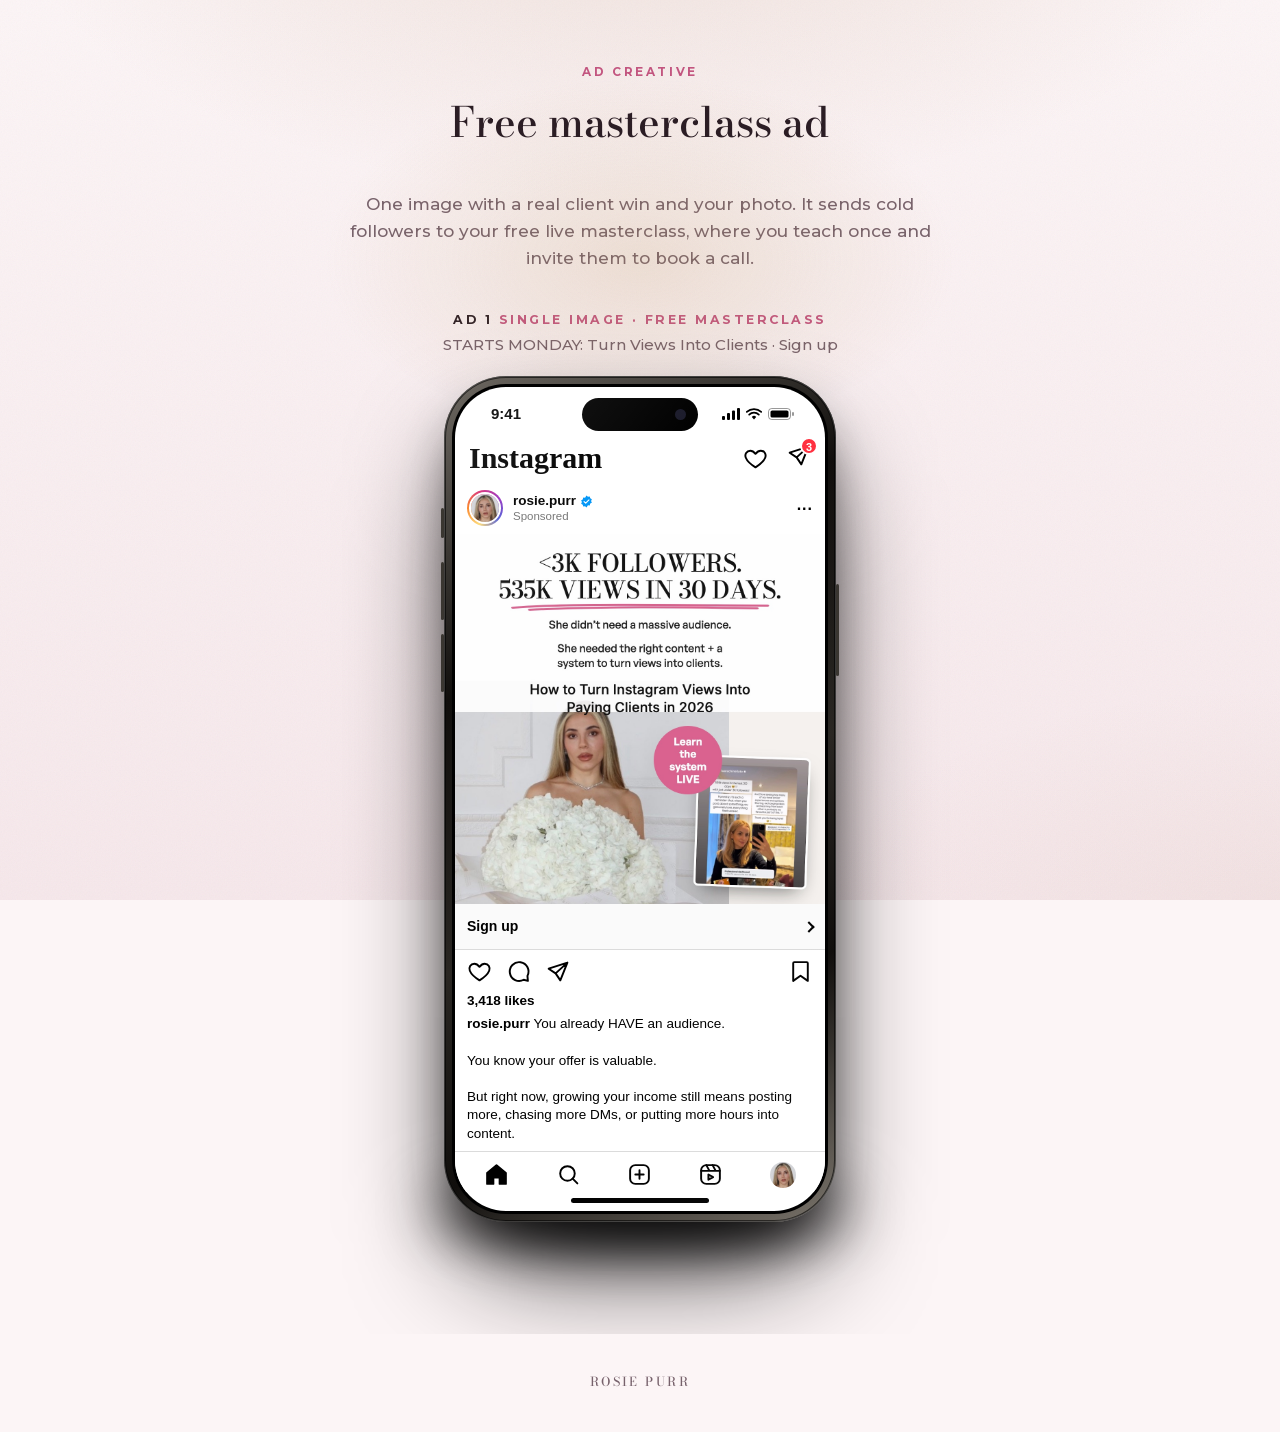
==== ad-masterclass/index.html @ 89acb1a9 "Rosie: Camila-style free audit page, three ads from proven references, side-by-side hub Co-Authored-" ====
<!doctype html>
<html lang="en">
<head>
  <meta charset="utf-8" />
  <meta name="viewport" content="width=device-width, initial-scale=1" />
  <title>Free masterclass ad &middot; Rosie Purr</title>
  <meta name="robots" content="noindex" />
  <script>document.documentElement.className += " js";</script>
  <link rel="icon" href="../assets/img/favicon.png" type="image/png" />
  <link rel="stylesheet" href="../assets/vsl.css" />
  <link rel="stylesheet" href="../assets/brand.css" />
  <link rel="stylesheet" href="../assets/phone.css" />
  <style>
    .post-media--car.sq{aspect-ratio:1/1}
    .ads{display:grid;gap:clamp(56px,8vh,90px);padding-bottom:40px}
    .ad__lab{text-align:center;font:700 .78rem var(--sans);letter-spacing:.2em;text-transform:uppercase;color:var(--accent-text);margin:0 0 6px}
    .ad__lab b{color:var(--ink)}
    .ad__head{text-align:center;color:var(--muted);margin:0 0 18px;font-size:.95rem}
    .ads-intro{max-width:620px;margin:0 auto 40px;text-align:center;color:var(--muted);line-height:1.6;padding:0 16px}
    .caption{white-space:normal}
  </style>
<script data-topfix>try{if("scrollRestoration" in history)history.scrollRestoration="manual"}catch(e){}addEventListener("load",function(){if(!location.hash){scrollTo(0,0);setTimeout(function(){scrollTo(0,0)},50)}});</script>
</head>
<body>
  <main class="page">
    <section class="sa">
      <div class="sa__glow" aria-hidden="true"></div>
      <div class="sa__intro">
        <p class="eyebrow reveal">Ad creative</p>
        <h1 class="sa__title reveal" style="--i:1">Free masterclass ad</h1>
      </div>
      <p class="ads-intro reveal">One image with a real client win and your photo. It sends cold followers to your free live masterclass, where you teach once and invite them to book a call.</p>
      <div class="ads">
      <div class="ad reveal">
        <p class="ad__lab"><b>Ad 1</b> Single image &middot; free masterclass</p><p class="ad__head">STARTS MONDAY: Turn Views Into Clients &middot; Sign up</p>
        <div class="stage"><div class="phone-wrap rv">
          <div class="iphone">
            <span class="btn-side l" style="top:132px;height:30px"></span><span class="btn-side l" style="top:186px;height:58px"></span><span class="btn-side l" style="top:258px;height:58px"></span><span class="btn-side r" style="top:208px;height:92px"></span>
            <div class="screen">
              <div class="status"><span>9:41</span><span class="island"></span><span class="ic"><svg viewBox="0 0 18 12"><rect x="0" y="8" width="3" height="4" rx="1" fill="#000"/><rect x="5" y="5" width="3" height="7" rx="1" fill="#000"/><rect x="10" y="2.5" width="3" height="9.5" rx="1" fill="#000"/><rect x="15" y="0" width="3" height="12" rx="1" fill="#000"/></svg><svg viewBox="0 0 16 12"><path d="M8 11.5l2.2-2.6a3.2 3.2 0 0 0-4.4 0z" fill="#000"/><path d="M3.2 6.6a6.8 6.8 0 0 1 9.6 0" stroke="#000" stroke-width="1.8" fill="none" stroke-linecap="round"/><path d="M.8 3.9a10.5 10.5 0 0 1 14.4 0" stroke="#000" stroke-width="1.8" fill="none" stroke-linecap="round"/></svg><svg viewBox="0 0 27 12"><rect x=".5" y=".5" width="22" height="11" rx="3.2" fill="none" stroke="#000" opacity=".4"/><rect x="2.5" y="2.5" width="18" height="7" rx="1.6" fill="#000"/><rect x="24" y="4" width="2" height="4" rx="1" fill="#000" opacity=".4"/></svg></span></div>
              <div class="ig-top"><span class="ig-logo">Instagram</span><span class="ic"><svg viewBox="0 0 24 24"><path d="M12 20.5s-7.5-4.6-9.3-9.2C1.4 8 3.4 4.5 7 4.5c2.1 0 3.6 1.2 5 3 1.4-1.8 2.9-3 5-3 3.6 0 5.6 3.5 4.3 6.8-1.8 4.6-9.3 9.2-9.3 9.2z"/></svg><span style="position:relative"><svg viewBox="0 0 24 24"><path d="M21.5 3.5L10.2 13.8M21.5 3.5l-6.8 17-4.5-6.7-6.7-4.5z"/></svg><span class="ig-badge">3</span></span></span></div>
              <div class="feed">
                <div class="post-head"><span class="avatar-ring"><img src="../assets/img/pfp.jpg" alt="" /></span><span class="who"><b>rosie.purr <svg class="verified" viewBox="0 0 24 24"><path fill="#0095F6" d="M12 1l2.6 2.2 3.4-.4.9 3.3 3 1.7-1.4 3.2 1.4 3.2-3 1.7-.9 3.3-3.4-.4L12 23l-2.6-2.2-3.4.4-.9-3.3-3-1.7L3.5 13 2.1 9.8l3-1.7.9-3.3 3.4.4z"/><path d="M7.5 12.2l3 3 6-6" stroke="#fff" stroke-width="2" fill="none" stroke-linecap="round" stroke-linejoin="round"/></svg></b><small>Sponsored</small></span><span class="dots3">&middot;&middot;&middot;</span></div>
                <div class="post-media"><img src="../assets/img/ads2/m1.jpg?v=1" alt="Ad image" /></div><a class="cta-strip" href="#"><span>Sign up</span><i></i></a><div class="actions"><svg viewBox="0 0 24 24"><path d="M12 20.5s-7.5-4.6-9.3-9.2C1.4 8 3.4 4.5 7 4.5c2.1 0 3.6 1.2 5 3 1.4-1.8 2.9-3 5-3 3.6 0 5.6 3.5 4.3 6.8-1.8 4.6-9.3 9.2-9.3 9.2z"/></svg><svg viewBox="0 0 24 24"><path d="M20.6 16.2A9 9 0 1 0 17 19.9L21 21z"/></svg><svg viewBox="0 0 24 24"><path d="M21.5 3.5L10.2 13.8M21.5 3.5l-6.8 17-4.5-6.7-6.7-4.5z"/></svg><span class="spacer"></span><svg viewBox="0 0 24 24"><path d="M19 21l-7-5-7 5V4a1 1 0 0 1 1-1h12a1 1 0 0 1 1 1z"/></svg></div>
                <p class="likes">3,418 likes</p>
                <p class="caption"><b>rosie.purr</b> You already HAVE an audience.<br><br>You know your offer is valuable.<br><br>But right now, growing your income still means posting more, chasing more DMs, or putting more hours into content.<br><br>And you&rsquo;re ready for that to change.<br><br>That&rsquo;s exactly where Luara was.<br><br>She was already posting, but her content wasn&rsquo;t bringing in the clients she knew it could. She didn&rsquo;t need thousands of followers or one lucky viral Reel. She needed the right content + a better system for turning views into clients.<br><br>After making those changes, Luara hit 535K views in 30 days, with just under 3K followers.<br><br>Inside my FREE live masterclass, How to Turn Instagram Views Into Paying Clients in 2026, I&rsquo;ll show you how to:<br><br>&rarr; Build a profile that tells a buyer in five seconds why you<br>&rarr; Post content that reaches buyers, not random views<br>&rarr; Start DM conversations without sounding salesy<br>&rarr; Build a simple system that turns warm followers into paying clients<br><br>So instead of asking, &ldquo;How can I possibly post more?&rdquo; you can start building a business where more clients don&rsquo;t require more content.<br><br>I&rsquo;ll break down my method step by step, and you can bring your questions and ask me LIVE.<br><br>Ready to turn your views into clients?<br><br>Save your seat now.</p>
                <p class="comments">View all 128 comments</p>
                <p class="stamp">2 hours ago</p>
              </div>
              <div class="tabbar"><svg viewBox="0 0 24 24"><path d="M3 10.5L12 3l9 7.5V21h-6v-6H9v6H3z" fill="#000"/></svg><svg viewBox="0 0 24 24"><circle cx="11" cy="11" r="7"/><path d="M20.5 20.5l-4.5-4.5"/></svg><svg viewBox="0 0 24 24"><rect x="3" y="3" width="18" height="18" rx="5"/><path d="M12 8v8M8 12h8"/></svg><svg viewBox="0 0 24 24"><rect x="3" y="3" width="18" height="18" rx="5"/><path d="M3 8.5h18M8 3l3 5.5M14 3l3 5.5M10 12v5l4.5-2.5z"/></svg><img class="me" src="../assets/img/pfp.jpg" alt="" /></div>
              <div class="homebar"></div>
            </div>
          </div>
          
        </div>
      </div>
      
        </div></div>
      </div>
      </div>
      
    </section>
  </main>
  <footer class="brandfoot"><div class="brand"><span class="brand__word">Rosie Purr</span></div></footer>
  <script src="../assets/vsl.js"></script>
  <script>
document.querySelectorAll(".post-media--car").forEach(function(m){var t=m.querySelector(".ctrack"),p=m.querySelector(".prev"),n=m.querySelector(".next"),c=m.querySelector(".ccur"),w=m.closest(".phone-wrap"),d=w.querySelectorAll(".cdots span"),N=t.children.length;
function cur(){return Math.round(t.scrollLeft/t.clientWidth);}
function upd(){var i=cur();c.textContent=i+1;p.disabled=i===0;n.disabled=i===N-1;d.forEach(function(s,k){s.classList.toggle("on",k===i)});if(i>0)w.classList.add("swiped");}
function go(i){t.scrollTo({left:Math.max(0,Math.min(N-1,i))*t.clientWidth,behavior:"smooth"});}
p.onclick=function(){go(cur()-1)};n.onclick=function(){go(cur()+1)};t.addEventListener("scroll",function(){requestAnimationFrame(upd)});
var down=false,sx=0,sl=0;t.addEventListener("pointerdown",function(e){if(e.pointerType!=="mouse")return;down=true;sx=e.clientX;sl=t.scrollLeft;t.style.scrollSnapType="none";});
window.addEventListener("pointermove",function(e){if(down)t.scrollLeft=sl-(e.clientX-sx);});
window.addEventListener("pointerup",function(){if(!down)return;down=false;t.style.scrollSnapType="";var i=Math.round(t.scrollLeft/t.clientWidth);go(i);});});
document.querySelectorAll(".cta-strip").forEach(function(a){a.addEventListener("click",function(e){e.preventDefault()})});
  </script>
</body>
</html>
---- assets/vsl.css ----
/* =========================================================================
   Revenue & Identity · funnel base (system B) · shared by vsl/, thank-you/,
   offer/ and the specimen doc pages. Tokens live in assets/brand.css.
   Canvas: one continuous page-level gradient (no section seams), a low red
   bloom behind the hero, fine grain.
   ========================================================================= */
* { margin: 0; padding: 0; box-sizing: border-box; }
html { min-height: 100%; background: var(--bg); }
body { min-height: 100svh; background: transparent; color: var(--ink); -webkit-font-smoothing: antialiased; font-size: 17px; line-height: 1.6; }
body::before {
  content: ""; position: fixed; inset: 0; z-index: -2; pointer-events: none;
  background:
    radial-gradient(80% 55% at 50% -12%, rgba(168,117,79, 0.16), transparent 62%),
    radial-gradient(60% 40% at 100% 100%, rgba(168,117,79, 0.06), transparent 60%),
    linear-gradient(180deg, var(--bg) 0%, var(--bg-2) 100%);
}
body::after {
  content: ""; position: fixed; inset: 0; z-index: -1; pointer-events: none; opacity: 0.05;
  background-image: url("data:image/svg+xml,%3Csvg xmlns='http://www.w3.org/2000/svg' width='140' height='140'%3E%3Cfilter id='n'%3E%3CfeTurbulence type='fractalNoise' baseFrequency='0.8' numOctaves='2' stitchTiles='stitch'/%3E%3C/filter%3E%3Crect width='100%25' height='100%25' filter='url(%23n)'/%3E%3C/svg%3E");
  background-size: 140px 140px;
}
img { display: block; }
a { color: inherit; }
.container { width: 100%; max-width: 1080px; margin-inline: auto; padding-inline: var(--gutter); }

/* ------------------------------- Reveal --------------------------------- */
html.js .reveal { opacity: 0; transform: translateY(22px); transition: opacity 0.7s var(--ease), transform 0.7s var(--ease); transition-delay: calc(var(--i, 0) * 80ms); }
html.js .reveal.is-in { opacity: 1; transform: none; }
html.js .reveal--pop { transform: translateY(18px) scale(0.97); }
.reveal--mask { overflow: hidden; }
@media (prefers-reduced-motion: reduce) { .reveal { opacity: 1; transform: none; transition: none; } }

/* ------------------------------- Type ----------------------------------- */
.eyebrow { font-family: var(--sans); font-size: 0.74rem; font-weight: 700; letter-spacing: 0.22em; text-transform: uppercase; color: var(--accent-text); margin: 0 0 18px; }
.h2 { font-family: var(--display); font-weight: 500; font-size: clamp(1.9rem, 4.2vw, 2.9rem); line-height: 1.1; letter-spacing: -0.015em; color: var(--ink); text-wrap: balance; }
.h2 em { font-style: italic; color: var(--accent-text); }
.lede { font-size: clamp(1.02rem, 1.6vw, 1.15rem); color: var(--muted); max-width: 600px; margin: 18px auto 0; }
.sec { padding: clamp(64px, 11vh, 120px) 0; }
.sec__head { text-align: center; margin-bottom: clamp(40px, 7vh, 64px); }

/* -------------------------------- Hero ---------------------------------- */
.hero { text-align: center; max-width: 980px; margin-inline: auto; padding: clamp(52px, 10vh, 112px) var(--gutter) 0; }
.hero__eyebrow { animation: up 0.9s var(--ease) both; }
.hero__title { font-family: var(--display); font-weight: 500; font-size: clamp(2.1rem, 4.6vw, 3.55rem); line-height: 1.1; letter-spacing: -0.02em; color: var(--ink); text-wrap: balance; animation: up 0.9s var(--ease) 0.06s both; }
.hero__title em { font-style: italic; color: var(--accent-text); }
.hero__title .dim { display: block; margin-top: 10px; font-family: var(--sans); font-weight: 500; font-size: 0.42em; letter-spacing: 0; line-height: 1.4; color: var(--muted); }
.hero__sub { font-size: clamp(1.02rem, 1.8vw, 1.18rem); color: var(--muted); margin: 22px auto 0; max-width: 560px; animation: up 0.9s var(--ease) 0.14s both; }
@keyframes up { from { opacity: 0; transform: translateY(16px); } to { opacity: 1; transform: none; } }
@media (prefers-reduced-motion: reduce) { .hero__eyebrow, .hero__title, .hero__sub { animation: none; } }

/* ------------------------------- Video ---------------------------------- */
.video { margin: clamp(36px, 6vh, 56px) auto 0; max-width: 820px; width: 100%; padding-inline: var(--gutter); }
.video__frame { position: relative; display: block; width: 100%; aspect-ratio: 16 / 9; border-radius: 18px; overflow: hidden; background: #000;
  border: 1px solid var(--hair); box-shadow: 0 40px 90px -30px rgba(0, 0, 0, 0.8), 0 0 0 1px rgba(168,117,79, 0.08); }
.video__frame img { position: absolute; inset: 0; width: 100%; height: 100%; object-fit: cover; transition: transform 0.8s var(--ease); }
.video__frame:hover img { transform: scale(1.025); }
.video__scrim { position: absolute; inset: 0; background: radial-gradient(60% 60% at 50% 50%, rgba(0, 0, 0, 0.05), rgba(0, 0, 0, 0.45)); }
.play { position: absolute; top: 50%; left: 50%; width: 84px; height: 84px; border-radius: 50%; transform: translate(-50%, -50%);
  background: var(--accent); box-shadow: 0 16px 40px -8px rgba(168,117,79, 0.6); transition: transform 0.3s var(--ease); }
.play::before { content: ""; position: absolute; top: 50%; left: 54%; transform: translate(-50%, -50%); border-style: solid; border-width: 13px 0 13px 21px; border-color: transparent transparent transparent var(--accent-ink); }
.video__frame:hover .play { transform: translate(-50%, -50%) scale(1.06); }
.video__bar { position: absolute; left: 0; right: 0; bottom: 0; height: 4px; background: rgba(244, 237, 228, 0.18); }
.video__bar span { display: block; height: 100%; width: 0; background: var(--accent); }

/* ------------------------------ Buttons --------------------------------- */
.cta { text-align: center; margin-top: clamp(30px, 5vh, 44px); padding-inline: var(--gutter); }
.btn-apply { display: inline-flex; align-items: center; justify-content: center; gap: 10px; min-height: 58px; padding: 18px 42px; border: 0; border-radius: 999px;
  background: var(--accent); color: var(--accent-ink); font-family: var(--sans); font-size: 1.08rem; font-weight: 700; letter-spacing: 0.01em; cursor: pointer; text-decoration: none;
  position: relative; overflow: hidden; box-shadow: 0 18px 40px -14px rgba(168,117,79, 0.7); transition: transform 0.25s var(--ease), box-shadow 0.25s var(--ease); }
.btn-apply::after { content: ""; position: absolute; inset: 0; transform: translateX(-120%); background: linear-gradient(120deg, transparent, rgba(255, 247, 242, 0.25), transparent); transition: transform 0.7s var(--ease); }
.btn-apply:hover { transform: translateY(-2px); box-shadow: 0 24px 50px -14px rgba(168,117,79, 0.85); }
.btn-apply:hover::after { transform: translateX(120%); }
.btn-apply:active { transform: scale(0.98); }
.btn-apply .arr { width: 8px; height: 8px; border-right: 2px solid currentColor; border-bottom: 2px solid currentColor; transform: rotate(-45deg); display: inline-block; }

/* -------------------------- Video case cards ---------------------------- */
.grid2 { display: grid; grid-template-columns: repeat(2, 1fr); gap: clamp(18px, 2.6vw, 30px); max-width: 940px; margin-inline: auto; }
.ccard { display: block; text-align: center; padding: 12px; border-radius: 20px; background: var(--surface); border: 1px solid var(--hair-soft); transition: transform 0.4s var(--ease), border-color 0.4s var(--ease); }
.ccard:hover { transform: translateY(-4px); border-color: rgba(168,117,79, 0.3); }
.ccard__thumb { position: relative; display: block; border-radius: 14px; overflow: hidden; aspect-ratio: 16 / 9; background: #000; }
.ccard__thumb img { width: 100%; height: 100%; object-fit: cover; transition: transform 0.6s var(--ease); }
.ccard:hover .ccard__thumb img { transform: scale(1.04); }
.ccard__play { position: absolute; top: 50%; left: 50%; width: 54px; height: 54px; border-radius: 50%; transform: translate(-50%, -50%); background: rgba(13, 11, 11, 0.55); border: 1px solid rgba(244, 237, 228, 0.35); backdrop-filter: blur(6px); }
.ccard__play::before { content: ""; position: absolute; top: 50%; left: 54%; transform: translate(-50%, -50%); border-style: solid; border-width: 8px 0 8px 13px; border-color: transparent transparent transparent var(--ink); }
.ccard:hover .ccard__play { background: var(--accent); border-color: var(--accent); }
.ccard__name { display: block; margin: 16px 0 4px; font-size: 0.72rem; font-weight: 700; letter-spacing: 0.18em; text-transform: uppercase; color: var(--accent-text); }
.ccard__cap { display: block; padding: 0 10px 8px; font-size: 1.02rem; font-weight: 500; line-height: 1.4; color: var(--ink); }
.ccard--hero { max-width: 820px; margin-inline: auto; }

.swapcard { max-width: 940px; margin: 0 auto; padding: clamp(36px, 6vw, 56px) 24px; border: 1px dashed rgba(244, 237, 228, 0.22); border-radius: 20px; text-align: center; color: var(--muted); font-size: 0.98rem; }
.swapcard b { display: block; margin-bottom: 8px; color: var(--ink); font-family: var(--display); font-weight: 500; font-size: 1.35rem; }

/* ------------------------------ Proof grid ------------------------------ */
.proof { display: grid; grid-template-columns: repeat(4, 1fr); gap: clamp(10px, 1.6vw, 18px); max-width: 1000px; margin: 0 auto; }
.proof figure { aspect-ratio: 3 / 4; border-radius: 14px; overflow: hidden; background: var(--surface); border: 1px solid var(--hair-soft); }
.proof img { width: 100%; height: 100%; object-fit: cover; transition: transform 0.6s var(--ease); }
.proof figure:hover img { transform: scale(1.04); }

/* ------------------------------- Pillars -------------------------------- */
.pillars { display: grid; grid-template-columns: repeat(3, 1fr); gap: clamp(16px, 2vw, 24px); max-width: 1040px; margin: 0 auto; }
.pillar { padding: 32px 28px 34px; border-radius: 20px; background: linear-gradient(180deg, var(--surface-2), var(--surface)); border: 1px solid var(--hair-soft); text-align: left; transition: transform 0.4s var(--ease), border-color 0.4s var(--ease); }
.pillar:hover { transform: translateY(-4px); border-color: rgba(168,117,79, 0.28); }
.pillar__n { font-family: var(--display); font-style: italic; font-weight: 500; font-size: 2.3rem; line-height: 1; color: var(--accent-text); }
.pillar__t { margin: 20px 0 10px; font-family: var(--display); font-weight: 500; font-size: 1.5rem; line-height: 1.15; color: var(--ink); }
.pillar__d { color: var(--muted); font-size: 1rem; line-height: 1.6; }

/* ------------------------------ Guarantee ------------------------------- */
.promise { max-width: 760px; margin: 0 auto; text-align: center; padding: clamp(36px, 6vw, 56px) clamp(24px, 5vw, 56px); border-radius: 24px;
  background: radial-gradient(120% 120% at 50% 0%, rgba(168,117,79, 0.14), transparent 60%), var(--surface); border: 1px solid var(--hair); }
.promise p { color: var(--muted); margin-top: 16px; }

/* --------------------- Application popup (Typeform-style) --------------- */
.apply { position: fixed; inset: 0; z-index: 500; display: flex; align-items: center; justify-content: center; padding: 20px;
  background: rgba(8, 6, 6, 0.86); backdrop-filter: blur(10px); opacity: 0; visibility: hidden; transition: opacity 0.35s var(--ease), visibility 0.35s; }
.apply.open { opacity: 1; visibility: visible; }
.apply__card { position: relative; width: 100%; max-width: 640px; min-height: 420px; padding: clamp(28px, 5vw, 52px); border-radius: 22px; background: var(--surface); border: 1px solid var(--hair);
  box-shadow: 0 40px 100px -30px rgba(0, 0, 0, 0.9); transform: translateY(16px) scale(0.98); transition: transform 0.45s var(--ease); display: flex; flex-direction: column; }
.apply.open .apply__card { transform: none; }
.apply__close { position: absolute; top: 12px; right: 12px; width: 46px; height: 46px; border-radius: 50%; border: 1px solid rgba(244, 237, 228, 0.3); background: var(--surface-2); color: var(--ink); font-size: 1.5rem; line-height: 1; cursor: pointer; transition: background 0.2s, transform 0.3s var(--ease); }
.apply__close:hover { background: var(--accent); border-color: var(--accent); transform: rotate(90deg); }
.apply__progress { height: 3px; border-radius: 3px; background: var(--hair); overflow: hidden; margin: 6px 48px 30px 0; }
.apply__progress span { display: block; height: 100%; width: 0; background: var(--accent); transition: width 0.5s var(--ease); }
.q { display: none; flex-direction: column; flex: 1; }
.q.on { display: flex; animation: qin 0.5s var(--ease) both; }
@keyframes qin { from { opacity: 0; transform: translateY(14px); } to { opacity: 1; transform: none; } }
.q__count { font-size: 0.78rem; font-weight: 700; letter-spacing: 0.16em; text-transform: uppercase; color: var(--accent-text); margin-bottom: 14px; }
.q__title { font-family: var(--display); font-weight: 500; font-size: clamp(1.45rem, 3.4vw, 1.95rem); line-height: 1.2; color: var(--ink); margin-bottom: 24px; }
.q__input { width: 100%; min-height: 52px; padding: 10px 2px; border: 0; border-bottom: 2px solid rgba(244, 237, 228, 0.25); background: transparent; color: var(--ink); font-family: var(--sans); font-size: 1.25rem; outline: none; transition: border-color 0.2s; }
.q__input:focus { border-color: var(--accent-text); }
.q__input::placeholder { color: rgba(179, 168, 156, 0.6); }
.q__opts { display: grid; gap: 10px; }
.q__opt { display: flex; align-items: center; gap: 12px; min-height: 52px; padding: 12px 16px; border-radius: 12px; border: 1px solid var(--hair); background: var(--surface-2); color: var(--ink); font-family: var(--sans); font-size: 1rem; text-align: left; cursor: pointer; transition: border-color 0.2s, background 0.2s; }
.q__opt:hover { border-color: rgba(168,117,79, 0.5); }
.q__opt.sel { border-color: var(--accent-text); background: var(--accent-soft); }
.q__opt kbd { flex: none; width: 26px; height: 26px; display: grid; place-items: center; border-radius: 6px; border: 1px solid var(--hair); font-family: var(--sans); font-size: 0.78rem; color: var(--muted); }
.q__foot { display: flex; align-items: center; gap: 14px; margin-top: auto; padding-top: 26px; }
.q__ok { min-height: 48px; padding: 12px 24px; border: 0; border-radius: 999px; background: var(--accent); color: var(--accent-ink); font-family: var(--sans); font-weight: 700; font-size: 1rem; cursor: pointer; }
.q__hint { font-size: 0.82rem; color: var(--muted); }
.q__hint b { color: var(--ink); }
/* booking step */
.book__days { display: grid; grid-template-columns: repeat(3, 1fr); gap: 10px; margin-bottom: 16px; }
.book__day { min-height: 64px; border-radius: 12px; border: 1px solid var(--hair); background: var(--surface-2); color: var(--ink); font-family: var(--sans); cursor: pointer; }
.book__day small { display: block; color: var(--muted); font-size: 0.74rem; letter-spacing: 0.1em; text-transform: uppercase; }
.book__day b { font-size: 1.15rem; }
.book__day.sel { border-color: var(--accent-text); background: var(--accent-soft); }
.book__slots { display: grid; grid-template-columns: repeat(3, 1fr); gap: 10px; }
.book__slot { min-height: 48px; border-radius: 10px; border: 1px solid rgba(168,117,79, 0.45); background: transparent; color: var(--ink); font-family: var(--sans); font-weight: 700; cursor: pointer; transition: background 0.2s; }
.book__slot:hover { background: var(--accent); border-color: var(--accent); color: var(--accent-ink); }
.book__tz { margin-top: 14px; font-size: 0.82rem; color: var(--muted); }

/* ------------------------------ Thank-you ------------------------------- */
.ty-step { padding: clamp(48px, 8vh, 88px) 0 0; }
.ty-step__label { text-align: center; font-size: 0.74rem; font-weight: 700; letter-spacing: 0.22em; text-transform: uppercase; color: var(--accent-text); margin-bottom: 14px; }
.ty-step__title { text-align: center; font-family: var(--display); font-weight: 500; font-size: clamp(1.7rem, 3.6vw, 2.4rem); line-height: 1.15; color: var(--ink); margin-bottom: clamp(30px, 5vh, 48px); }
.ty__signoff { text-align: center; font-family: var(--display); font-style: italic; font-weight: 500; font-size: clamp(1.6rem, 3.4vw, 2.2rem); color: var(--ink); padding: clamp(64px, 10vh, 110px) 0 clamp(40px, 6vh, 64px); }

@media (max-width: 860px) {
  .pillars { grid-template-columns: 1fr; max-width: 560px; }
  .proof { grid-template-columns: repeat(2, 1fr); }
}
@media (max-width: 640px) {
  .hero__title { font-size: 1.85rem; line-height: 1.14; }
  .hero__title .dim { font-size: 0.55em; }
  .grid2 { grid-template-columns: 1fr; }
  .play { width: 64px; height: 64px; }
  .book__days, .book__slots { grid-template-columns: repeat(3, 1fr); }
  .apply__card { min-height: 0; }
}

/* ---- mobile hardening (references/mobile.md) ---- */
img, svg, video, canvas, iframe { max-width: 100%; height: auto; }
p, li, td, th, blockquote, figcaption, h1, h2, h3, h4, h5, h6 { overflow-wrap: anywhere; }
table, pre { display: block; max-width: 100%; overflow-x: auto; }
@media (max-width: 420px) { .tok-merge, .tok-link, code { white-space: normal; } }

/* screenshot mode (?static=1): final states, no motion */
html.static *, html.static *::before, html.static *::after { animation: none !important; transition: none !important; }

/* opt-in gate + "playing" state of the sample video */
.optin__card { min-height: 0; max-width: 520px; }
.optin__form { display: flex; flex-direction: column; }
.video__frame.is-playing .play { opacity: 0; transform: translate(-50%, -50%) scale(0.8); transition: opacity .3s, transform .3s; }
.video__frame.is-playing .video__scrim { background: transparent; }
.video__frame.is-playing .video__bar span { width: 100%; transition: width 840s linear; }

/* pulsing glow on the main buttons, like the pulse-glow keyframes on the reference pages */
@keyframes ctaPulse { 0%, 100% { box-shadow: 0 14px 40px -12px rgba(168,117,79, 0.55), 0 0 0 0 rgba(168,117,79, 0.45); } 50% { box-shadow: 0 18px 54px -10px rgba(168,117,79, 0.9), 0 0 0 12px rgba(168,117,79, 0); } }
@keyframes playPulse { 0% { box-shadow: 0 0 0 0 rgba(168,117,79, 0.55); } 70%, 100% { box-shadow: 0 0 0 26px rgba(168,117,79, 0); } }
.btn-apply, .q__ok { animation: ctaPulse 2.4s ease-in-out infinite; }
.video__frame .play { animation: playPulse 2s ease-out infinite; border-radius: 50%; }
@media (prefers-reduced-motion: reduce) { .btn-apply, .q__ok, .video__frame .play, .st6__eyebrow, .hero__eyebrow { animation: none; } }

/* soft glow on the audience line above the headline */
@keyframes browGlow { 0%, 100% { text-shadow: 0 0 6px rgba(168,117,79, 0.25); } 50% { text-shadow: 0 0 18px rgba(168,117,79, 0.95), 0 0 34px rgba(168,117,79, 0.45); } }
.st6__eyebrow, .hero__eyebrow { animation: browGlow 2.6s ease-in-out infinite; }
@media (prefers-reduced-motion: reduce) { .st6__eyebrow, .hero__eyebrow { animation: none; } }
---- assets/brand.css ----
/* =========================================================================
   Rosie Purr · funnel brand
   Her feed: white, blush pink and gold, luxe hotel light, serif captions.
   Bodoni Moda display + Montserrat text.
   ========================================================================= */

@font-face { font-family: "Bodoni Moda"; src: url("fonts/bodoni-500.woff2") format("woff2"); font-weight: 500; font-style: normal; font-display: swap; }
@font-face { font-family: "Bodoni Moda"; src: url("fonts/bodoni-600.woff2") format("woff2"); font-weight: 600; font-style: normal; font-display: swap; }
@font-face { font-family: "Bodoni Moda"; src: url("fonts/bodoni-500-italic.woff2") format("woff2"); font-weight: 500; font-style: italic; font-display: swap; }
@font-face { font-family: "Satoshi"; src: url("fonts/satoshi-400.woff2") format("woff2"); font-weight: 400; font-style: normal; font-display: swap; }
@font-face { font-family: "Satoshi"; src: url("fonts/satoshi-500.woff2") format("woff2"); font-weight: 500; font-style: normal; font-display: swap; }
@font-face { font-family: "Satoshi"; src: url("fonts/satoshi-700.woff2") format("woff2"); font-weight: 700; font-style: normal; font-display: swap; }

@font-face { font-family: "Anton"; src: url("fonts/anton-normal.woff2") format("woff2"); font-weight: 400; font-style: normal; font-display: swap; }
@font-face { font-family: "Inter"; src: url("fonts/inter-normal.woff2") format("woff2"); font-weight: 400 700; font-style: normal; font-display: swap; }
@font-face { font-family: "Playfair Display"; src: url("fonts/playfair-display-italic.woff2") format("woff2"); font-weight: 400 500; font-style: italic; font-display: swap; }

@font-face { font-family: "Montserrat"; src: url("fonts/montserrat-normal.woff2") format("woff2"); font-weight: 500 900; font-style: normal; font-display: swap; }

:root {
  --bg: #fcf5f6;
  --bg-2: #f6e8eb;
  --surface: #ffffff;
  --surface-2: #f9eef0;
  --ink: #2b1d24;
  --muted: #76616b;
  --hair: rgba(43, 29, 36, 0.12);
  --hair-soft: rgba(43, 29, 36, 0.06);
  --accent: #2b1d24;          /* deep plum ink, CTA fills */
  --accent-text: #c2557f;     /* rose, accents on blush */
  --accent-ink: #fcf5f6;
  --accent-soft: rgba(194, 85, 127, 0.12);
  --display: "Bodoni Moda", Georgia, "Times New Roman", serif;
  --impact: "Anton", "Bebas Neue", Impact, "Arial Narrow", sans-serif;
  --sans: "Montserrat", "Inter", -apple-system, BlinkMacSystemFont, "Segoe UI", Roboto, Helvetica, Arial, sans-serif;
  --gutter: clamp(20px, 5vw, 40px);
  --ease: cubic-bezier(0.16, 1, 0.3, 1);
}

body { display: flex; flex-direction: column; font-family: var(--sans); overflow-x: hidden; }
.page { flex: 1 1 auto; min-width: 0; }
::selection { background: var(--accent); color: var(--accent-ink); }

/* -------------------------------- Lockup -------------------------------- */
.brand { display: inline-flex; align-items: center; gap: 12px; }
.brand__word {
  font-family: var(--display);
  font-weight: 500;
  text-transform: uppercase;
  letter-spacing: 0.2em;
  color: var(--ink);
  white-space: nowrap;
  line-height: 1;
}
.brand__word i { font-style: italic; text-transform: none; letter-spacing: 0.02em; color: var(--accent-text); }

/* ------------------------------ The mark -------------------------------- */
.seal { display: block; overflow: visible; }
.seal__arc { fill: none; stroke: var(--ink); stroke-width: 6; stroke-linecap: round; }
.seal__dot { fill: var(--accent-text); }
.seal--animate .seal__arc { stroke-dasharray: 220; stroke-dashoffset: 220; animation: sealDraw 1.1s var(--ease) 0.1s forwards; }
.seal--animate .seal__dot { opacity: 0; transform-box: fill-box; transform-origin: center; animation: sealDot 0.5s var(--ease) 0.9s forwards; }
@keyframes sealDraw { to { stroke-dashoffset: 0; } }
@keyframes sealDot { from { opacity: 0; transform: scale(0.2); } to { opacity: 1; transform: none; } }

/* ------------------------------ Brand bar (specimen docs only) ---------- */
.brandbar { display: flex; justify-content: center; padding: 28px var(--gutter); }
.brandbar .seal { width: 26px; height: 26px; }
.brandbar .brand__word { font-size: 0.9rem; }

/* -------------------------------- Footer --------------------------------
   Branding-only banner: height = 1.5x the lockup, lockup dead centre. */
.brandfoot { --lock: 28px; display: flex; align-items: center; justify-content: center; height: calc(var(--lock) * 1.5 + 56px); padding: 28px var(--gutter); }
.brandfoot .brand { height: var(--lock); }
.brandfoot .seal { width: 22px; height: 22px; }
.brandfoot .seal__arc { stroke: var(--muted); }
.brandfoot .brand__word { font-size: 0.78rem; color: var(--muted); }
.brandfoot .brand__word i { color: var(--muted); }

@media (prefers-reduced-motion: reduce) {
  .seal--animate .seal__arc { animation: none; stroke-dashoffset: 0; }
  .seal--animate .seal__dot { animation: none; opacity: 1; }
}

/* ---- mobile hardening (references/mobile.md) ---- */
*, *::before, *::after { box-sizing: border-box; }
img, svg, video, canvas, iframe { max-width: 100%; height: auto; }
p, li, td, th, blockquote, figcaption,
h1, h2, h3, h4, h5, h6 { overflow-wrap: anywhere; }
table, pre { display: block; max-width: 100%; overflow-x: auto; }
@media (max-width: 700px) {
  .tag, [class*="badge"], [class*="pill"] { margin-left: 0; }
}
@media (max-width: 420px) {
  .tok-merge, .tok-link, code { white-space: normal; }
}

/* one type system across every funnel page: Montserrat, bold, no italic serif */
h1, h2, h3, .brand__word, .seq__title, .script__title, .email__subject, .sec__title, .ad__title, .ty-step__title, .ccard__cap, .layer__t { font-family: var(--display); font-style: normal; }
.seq__title, .script__title, .ty__title { font-weight: 800; letter-spacing: -.03em; }
.email__subject, .sec__title, .ad__title, .ty-step__title { font-weight: 700; letter-spacing: -.02em; }
em, i.standout, .standout { font-style: normal; }
h1 { font-weight: 800; }
---- assets/phone.css ----
/* In-feed phone mock (static ad + carousel). Shell per references/in-feed-phone-mock.md */
.sa { position: relative; overflow: hidden; padding: clamp(46px, 7vh, 84px) 0 clamp(56px, 8vh, 96px); }
.sa__glow { position: absolute; top: 0; left: 50%; transform: translateX(-50%); width: min(900px, 120vw); height: 520px; pointer-events: none;
  background: radial-gradient(50% 50% at 50% 50%, rgba(184, 147, 90, 0.2), transparent 70%); }
.sa__intro { position: relative; text-align: center; margin-bottom: clamp(30px, 5vh, 48px); padding: 0 20px; }
.sa__title { font-family: var(--display); font-weight: 500; font-size: clamp(1.9rem, 4vw, 2.6rem); line-height: 1.1; color: var(--ink); }
.stage { position: relative; display: grid; place-items: center; padding: 0 16px; }
.stage::after { content: ""; position: absolute; bottom: -18px; left: 50%; transform: translateX(-50%); width: 420px; max-width: 80vw; height: 60px; background: rgba(0,0,0,.7); filter: blur(28px); border-radius: 50%; z-index: -1; }
.phone-wrap { position: relative; }
.iphone { --w: 392px; --r: 62px; position: relative; width: var(--w); max-width: calc(100vw - 32px); aspect-ratio: 392 / 846; border-radius: var(--r); padding: 11px;
  background: linear-gradient(148deg, #6f6a63, #100e0c 30%, #2a2723 55%, #100e0c 75%, #7b756c);
  box-shadow: inset 0 0 0 1px rgba(255,255,255,.18), inset 0 0 0 2px rgba(0,0,0,.6), 0 60px 120px -30px rgba(0,0,0,.95), 0 30px 60px -20px rgba(0,0,0,.8); }
.iphone::before { content: ""; position: absolute; inset: 8px; border-radius: calc(var(--r) - 8px); background: #000; }
.iphone::after { content: ""; position: absolute; inset: 11px; border-radius: calc(var(--r) - 11px); z-index: 6; pointer-events: none; background: linear-gradient(128deg, rgba(255,255,255,.12), transparent 28%, transparent 70%, rgba(255,255,255,.05)); }
.btn-side { position: absolute; width: 3px; border-radius: 2px; background: #3a3631; }
.btn-side.l { left: -3px; } .btn-side.r { right: -3px; }
.screen { position: relative; z-index: 2; height: 100%; display: flex; flex-direction: column; border-radius: calc(var(--r) - 11px); overflow: hidden; background: #fff; color: #000;
  font-family: -apple-system, BlinkMacSystemFont, "SF Pro Text", "Helvetica Neue", Arial, sans-serif; font-size: 13px; }
.status { position: relative; height: 54px; flex: none; display: flex; align-items: center; justify-content: space-between; padding: 0 30px 0 36px; font-weight: 600; font-size: 15px; }
.island { position: absolute; left: 50%; top: 11px; transform: translateX(-50%); width: 116px; height: 33px; border-radius: 20px; background: #000; }
.island::after { content: ""; position: absolute; right: 12px; top: 11px; width: 11px; height: 11px; border-radius: 50%; background: #1a1a2a; }
.status svg { height: 12px; width: auto; }
.status .ic { display: flex; gap: 6px; align-items: center; }
.ig-top { flex: none; display: flex; align-items: center; justify-content: space-between; padding: 2px 14px 8px; }
.ig-logo { font-family: "Snell Roundhand", "Segoe Script", cursive; font-size: 30px; font-weight: 600; line-height: 1; }
.ig-top .ic { display: flex; gap: 18px; align-items: center; position: relative; }
.ig-top svg, .actions svg, .tabbar svg { width: 25px; height: 25px; fill: none; stroke: #000; stroke-width: 1.85; stroke-linecap: round; stroke-linejoin: round; }
.ig-badge { position: absolute; right: -7px; top: -6px; min-width: 18px; height: 18px; border-radius: 9px; background: #ff3040; color: #fff; font-size: 11px; font-weight: 700; display: grid; place-items: center; border: 2px solid #fff; }
.feed { flex: 1; overflow: hidden; }
.post-head { display: flex; align-items: center; gap: 10px; padding: 8px 12px; }
.avatar-ring { width: 36px; height: 36px; border-radius: 50%; padding: 2px; background: conic-gradient(from 200deg, #feda75, #fa7e1e, #d62976, #962fbf, #4f5bd5, #feda75); flex: none; }
.avatar-ring img { width: 100%; height: 100%; border-radius: 50%; border: 2px solid #fff; object-fit: cover; }
.who { flex: 1; line-height: 1.2; }
.who b { font-size: 13.5px; display: inline-flex; align-items: center; gap: 4px; }
.who small { display: block; color: #737373; font-size: 11.5px; }
.verified { width: 13px; height: 13px; }
.dots3 { font-weight: 700; letter-spacing: 1px; font-size: 16px; }
.post-media { position: relative; display: block; width: 100%; aspect-ratio: 1 / 1; background: #000; overflow: hidden; }
.post-media img { width: 100%; height: 100%; object-fit: cover; display: block; }
.cta-strip { display: flex; align-items: center; justify-content: space-between; padding: 11px 12px; background: #fafafa; border-bottom: .5px solid #dbdbdb; font-weight: 600; font-size: 14px; color: #000; text-decoration: none; }
.cta-strip i { width: 8px; height: 8px; border-right: 2px solid #000; border-bottom: 2px solid #000; transform: rotate(-45deg); }
.actions { position: relative; display: flex; align-items: center; gap: 14px; padding: 9px 12px 4px; }
.actions .spacer { flex: 1; }
.likes { padding: 2px 12px; font-weight: 600; font-size: 13.5px; }
.caption { padding: 2px 12px; font-size: 13.5px; line-height: 1.35; }
.caption .more { color: #737373; }
.comments, .stamp { padding: 3px 12px 0; color: #737373; font-size: 13px; }
.stamp { font-size: 11px; }
.tabbar { flex: none; display: flex; justify-content: space-around; align-items: center; padding: 10px 6px 4px; border-top: .5px solid #dbdbdb; background: #fff; }
.tabbar .me { width: 26px; height: 26px; border-radius: 50%; object-fit: cover; }
.homebar { flex: none; width: 138px; height: 5px; border-radius: 3px; background: #000; margin: 6px auto 8px; }
/* carousel inside the media slot */
.post-media--car { aspect-ratio: 4 / 5; }
.ctrack { display: flex; height: 100%; overflow-x: auto; scroll-snap-type: x mandatory; scrollbar-width: none; overscroll-behavior-x: contain; }
.ctrack::-webkit-scrollbar { display: none; }
.ctrack img { flex: 0 0 100%; width: 100%; height: 100%; object-fit: cover; scroll-snap-align: start; }
.cnav { position: absolute; top: 50%; transform: translateY(-50%); width: 26px; height: 26px; border-radius: 50%; border: 0; background: rgba(255,255,255,.85); display: grid; place-items: center; cursor: pointer; transition: opacity .2s; }
.cnav::before { content: ""; width: 7px; height: 7px; border-right: 2px solid #262626; border-bottom: 2px solid #262626; }
.cnav.prev { left: 8px; } .cnav.prev::before { transform: rotate(135deg); margin-left: 3px; }
.cnav.next { right: 8px; } .cnav.next::before { transform: rotate(-45deg); margin-right: 3px; }
.cnav[disabled] { opacity: 0; pointer-events: none; }
.ig-count { position: absolute; top: 12px; right: 12px; padding: 3px 9px; border-radius: 12px; background: rgba(0,0,0,.6); color: #fff; font-size: 12px; font-weight: 600; }
.cdots { position: absolute; left: 50%; top: 50%; transform: translate(-50%, -50%); display: flex; gap: 4px; }
.cdots span { width: 6px; height: 6px; border-radius: 50%; background: #c7c7c7; }
.cdots span.on { background: #0095f6; }
.hint { text-align: center; margin-top: 34px; color: var(--muted); font-size: .9rem; }
/* callout */
.callout { position: absolute; left: 100%; top: 64%; width: 230px; margin-left: 14px; pointer-events: none; transition: opacity .3s; }
.callout svg { width: 120px; height: 70px; overflow: visible; }
.callout .ln { fill: none; stroke: var(--ink); stroke-width: 2; stroke-linecap: round; stroke-dasharray: 200; stroke-dashoffset: 0; }
.bubble { display: inline-block; margin-top: 4px; padding: 10px 16px; border-radius: 14px; background: linear-gradient(120deg, var(--accent), #e04556); color: var(--accent-ink); font-family: var(--display); font-style: italic; font-size: 1.15rem; transform: rotate(-3deg); }
html.js .rv .ln { stroke-dashoffset: 200; transition: stroke-dashoffset .9s var(--ease) .35s; }
html.js .rv.is-in .ln { stroke-dashoffset: 0; }
.phone-wrap.swiped .callout { opacity: 0; }
@media (max-width: 980px) {
  .callout { position: static; margin: 22px auto 0; text-align: center; width: auto; }
  .callout svg { display: none; }
}
@media (max-width: 460px) { .iphone { --w: 320px; --r: 50px; } }
@media (prefers-reduced-motion: reduce) { html.js .rv .ln { transition: none; stroke-dashoffset: 0; } }
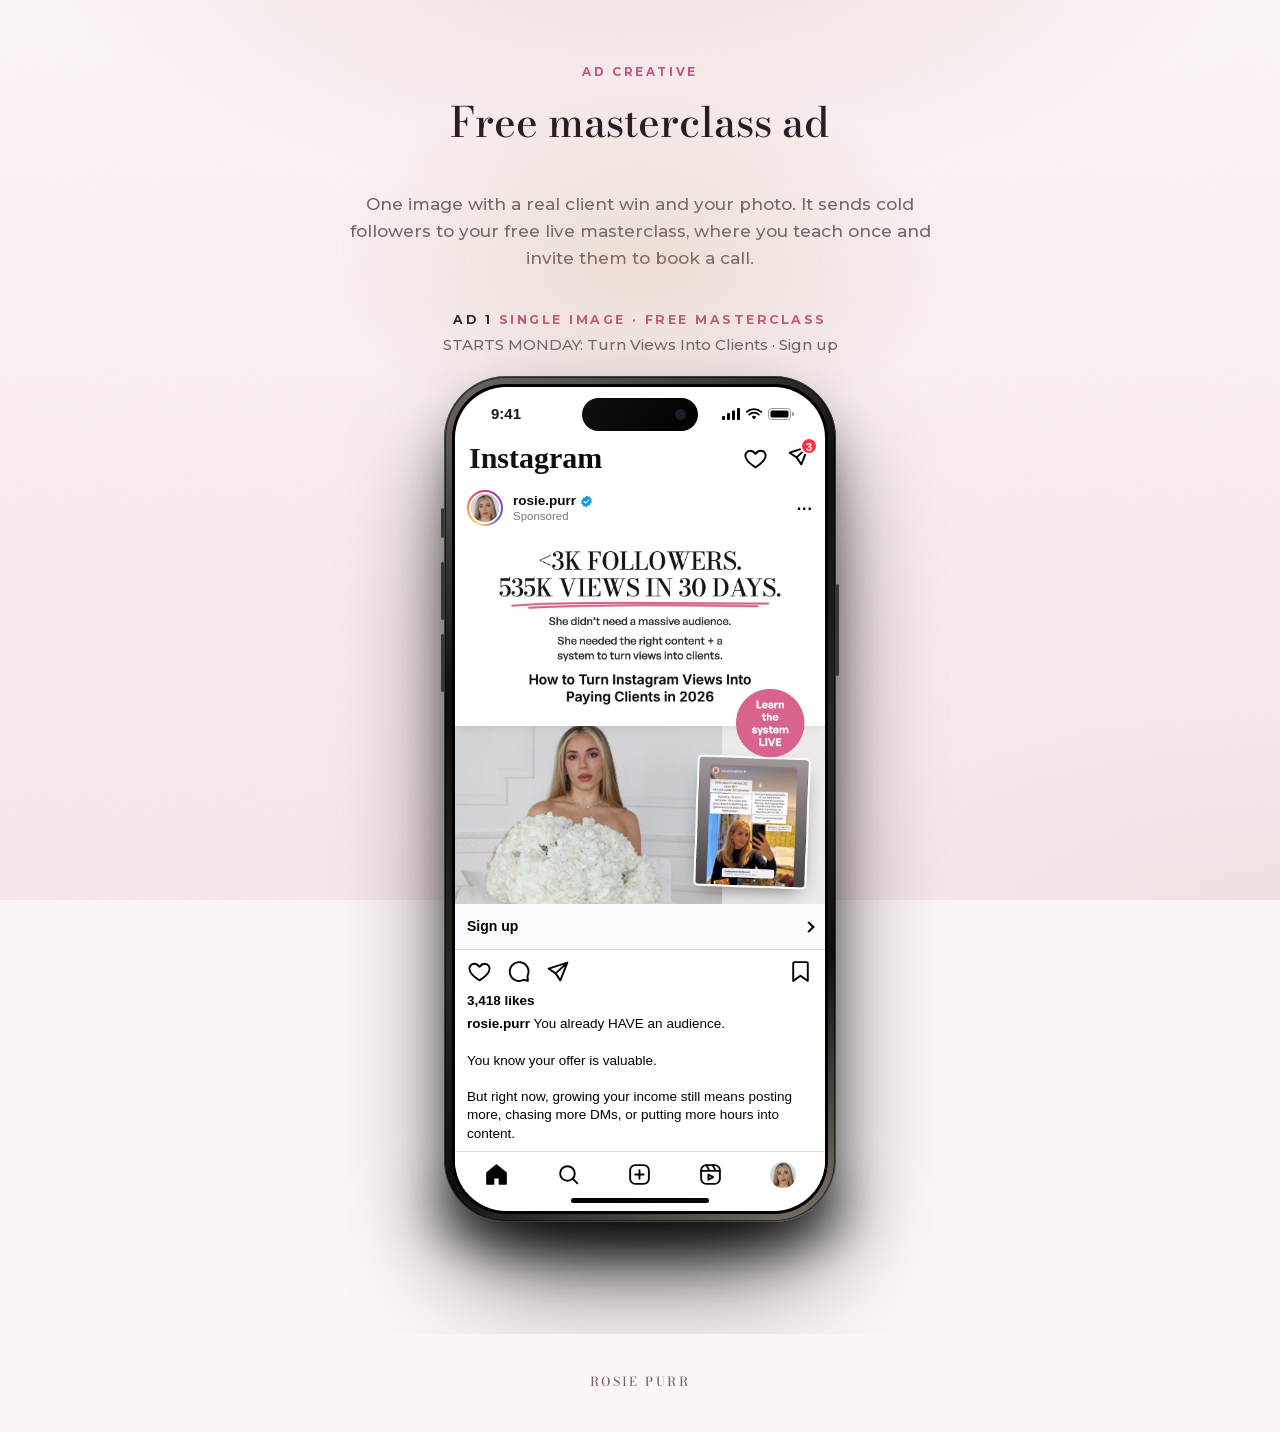
==== commit ce86988f: "Round 3: tangible audit headline, priced value stack, Rosie story and proof block, polished mastercl" ====
--- a/ad-masterclass/index.html
+++ b/ad-masterclass/index.html
@@ -41,7 +41,7 @@
               <div class="ig-top"><span class="ig-logo">Instagram</span><span class="ic"><svg viewBox="0 0 24 24"><path d="M12 20.5s-7.5-4.6-9.3-9.2C1.4 8 3.4 4.5 7 4.5c2.1 0 3.6 1.2 5 3 1.4-1.8 2.9-3 5-3 3.6 0 5.6 3.5 4.3 6.8-1.8 4.6-9.3 9.2-9.3 9.2z"/></svg><span style="position:relative"><svg viewBox="0 0 24 24"><path d="M21.5 3.5L10.2 13.8M21.5 3.5l-6.8 17-4.5-6.7-6.7-4.5z"/></svg><span class="ig-badge">3</span></span></span></div>
               <div class="feed">
                 <div class="post-head"><span class="avatar-ring"><img src="../assets/img/pfp.jpg" alt="" /></span><span class="who"><b>rosie.purr <svg class="verified" viewBox="0 0 24 24"><path fill="#0095F6" d="M12 1l2.6 2.2 3.4-.4.9 3.3 3 1.7-1.4 3.2 1.4 3.2-3 1.7-.9 3.3-3.4-.4L12 23l-2.6-2.2-3.4.4-.9-3.3-3-1.7L3.5 13 2.1 9.8l3-1.7.9-3.3 3.4.4z"/><path d="M7.5 12.2l3 3 6-6" stroke="#fff" stroke-width="2" fill="none" stroke-linecap="round" stroke-linejoin="round"/></svg></b><small>Sponsored</small></span><span class="dots3">&middot;&middot;&middot;</span></div>
-                <div class="post-media"><img src="../assets/img/ads2/m1.jpg?v=1" alt="Ad image" /></div><a class="cta-strip" href="#"><span>Sign up</span><i></i></a><div class="actions"><svg viewBox="0 0 24 24"><path d="M12 20.5s-7.5-4.6-9.3-9.2C1.4 8 3.4 4.5 7 4.5c2.1 0 3.6 1.2 5 3 1.4-1.8 2.9-3 5-3 3.6 0 5.6 3.5 4.3 6.8-1.8 4.6-9.3 9.2-9.3 9.2z"/></svg><svg viewBox="0 0 24 24"><path d="M20.6 16.2A9 9 0 1 0 17 19.9L21 21z"/></svg><svg viewBox="0 0 24 24"><path d="M21.5 3.5L10.2 13.8M21.5 3.5l-6.8 17-4.5-6.7-6.7-4.5z"/></svg><span class="spacer"></span><svg viewBox="0 0 24 24"><path d="M19 21l-7-5-7 5V4a1 1 0 0 1 1-1h12a1 1 0 0 1 1 1z"/></svg></div>
+                <div class="post-media"><img src="../assets/img/ads2/m1.jpg?v=2" alt="Ad image" /></div><a class="cta-strip" href="#"><span>Sign up</span><i></i></a><div class="actions"><svg viewBox="0 0 24 24"><path d="M12 20.5s-7.5-4.6-9.3-9.2C1.4 8 3.4 4.5 7 4.5c2.1 0 3.6 1.2 5 3 1.4-1.8 2.9-3 5-3 3.6 0 5.6 3.5 4.3 6.8-1.8 4.6-9.3 9.2-9.3 9.2z"/></svg><svg viewBox="0 0 24 24"><path d="M20.6 16.2A9 9 0 1 0 17 19.9L21 21z"/></svg><svg viewBox="0 0 24 24"><path d="M21.5 3.5L10.2 13.8M21.5 3.5l-6.8 17-4.5-6.7-6.7-4.5z"/></svg><span class="spacer"></span><svg viewBox="0 0 24 24"><path d="M19 21l-7-5-7 5V4a1 1 0 0 1 1-1h12a1 1 0 0 1 1 1z"/></svg></div>
                 <p class="likes">3,418 likes</p>
                 <p class="caption"><b>rosie.purr</b> You already HAVE an audience.<br><br>You know your offer is valuable.<br><br>But right now, growing your income still means posting more, chasing more DMs, or putting more hours into content.<br><br>And you&rsquo;re ready for that to change.<br><br>That&rsquo;s exactly where Luara was.<br><br>She was already posting, but her content wasn&rsquo;t bringing in the clients she knew it could. She didn&rsquo;t need thousands of followers or one lucky viral Reel. She needed the right content + a better system for turning views into clients.<br><br>After making those changes, Luara hit 535K views in 30 days, with just under 3K followers.<br><br>Inside my FREE live masterclass, How to Turn Instagram Views Into Paying Clients in 2026, I&rsquo;ll show you how to:<br><br>&rarr; Build a profile that tells a buyer in five seconds why you<br>&rarr; Post content that reaches buyers, not random views<br>&rarr; Start DM conversations without sounding salesy<br>&rarr; Build a simple system that turns warm followers into paying clients<br><br>So instead of asking, &ldquo;How can I possibly post more?&rdquo; you can start building a business where more clients don&rsquo;t require more content.<br><br>I&rsquo;ll break down my method step by step, and you can bring your questions and ask me LIVE.<br><br>Ready to turn your views into clients?<br><br>Save your seat now.</p>
                 <p class="comments">View all 128 comments</p>
